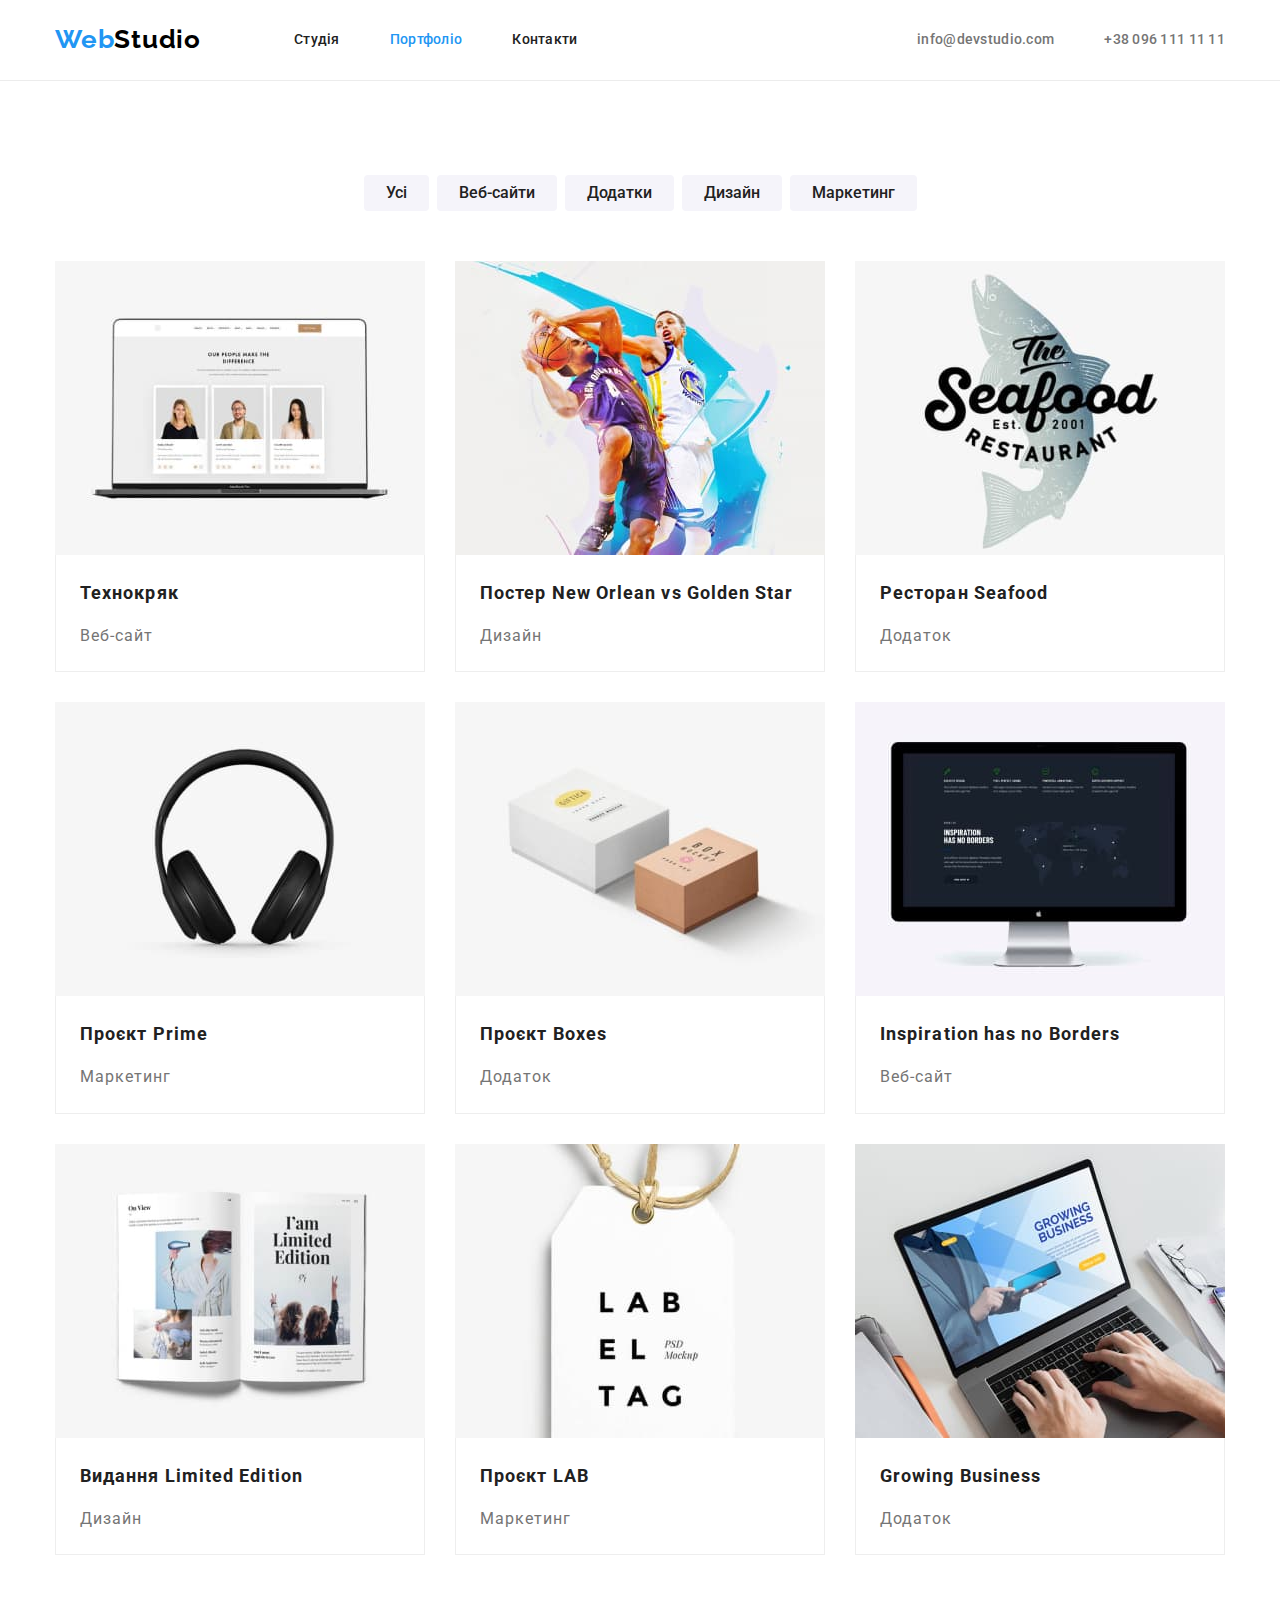
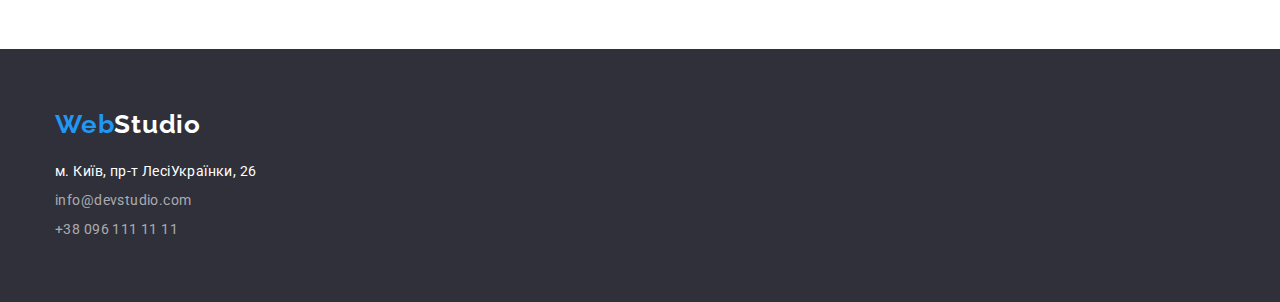
==== portfolio.html @ fd0e88b7 "initial commit" ====
<!DOCTYPE html>
<html lang="uk">

  <head>
    <meta charset="UTF-8">
    <meta http-equiv="X-UA-Compatible" content="IE=edge">
    <meta name="viewport" content="width=device-width, initial-scale=1.0">
    <title>WebStudio</title>

    <link
      href="https://fonts.googleapis.com/css2?family=Raleway:wght@700&family=Roboto:wght@400;500;700;900&display=swap"
      rel="stylesheet">
    <link rel="stylesheet" href="./css/modern-normalize.css">
    <link rel="stylesheet" href="./css/styles.css">
  </head>

  <body>
    <header class="header">
      <div class="container">
        <div class="header-wrapper">
          <a class="nav-logo" href="./index.html"><span class="logo-accent">Web</span>Studio</a>

          <nav class="nav">
            <ul class="nav-list">
              <li class="nav-item">
                <a class="nav-link" href="./index.html">Студія</a>
              </li>

              <li class="nav-item">
                <a class="nav-link active" href="./portfolio.html">Портфоліо</a>
              </li>

              <li class="nav-item">
                <a class="nav-link" href="#">Контакти</a>
              </li>
            </ul>
          </nav>

          <ul class="contact-list">
            <li class="contact-item">
              <a class="contact-link" href="mailto:info@devstudio.com">info@devstudio.com</a>
            </li>

            <li class="contact-item">
              <a class="contact-link" href="tel:+380961111111">+38 096 111 11 11</a>
            </li>
          </ul>
        </div>
      </div>
    </header>

    <main>
      <!-- Portfolio section -->
      <section class="portfolio section">
        <div class="container">
          <h1 class="portfolio-title visually-hidden">Portfolio</h1>

          <ul class="portfolio-btns">
            <li class="portfolio-btn-item">
              <button class="portfolio-btn" type="button">Усі</button>
            </li>

            <li class="portfolio-btn-item">
              <button class="portfolio-btn" type="button">Веб-сайти</button>
            </li>

            <li class="portfolio-btn-item">
              <button class="portfolio-btn" type="button">Додатки</button>
            </li>

            <li class="portfolio-btn-item">
              <button class="portfolio-btn" type="button">Дизайн</button>
            </li>

            <li class="portfolio-btn-item">
              <button class="portfolio-btn" type="button">Маркетинг</button>
            </li>
          </ul>

          <ul class="portfolio-works">
            <li class="portfolio-work-item">
              <a class="portfolio-work-link" href="#">
                <img class="portfolio-work-img" src="./images/portfolio/laptop.jpg" alt="Відкритий ноутбук " width="370"
                  height="294">
                <div class="portfolio-work-content">
                  <h2 class="portfolio-work-title">Технокряк</h2>
                  <p class="portfolio-work-desc">Веб-сайт</p>
                </div>
              </a>
            </li>

            <li class="portfolio-work-item">
              <a class="portfolio-work-link" href="#">
                <img class="portfolio-work-img" src="./images/portfolio/golden-star.jpg" alt="Два баскетболіста"
                  width="370" height="294">
                <div class="portfolio-work-content">
                  <h2 class="portfolio-work-title">Постер New Orlean vs Golden Star</h2>
                  <p class="portfolio-work-desc">Дизайн</p>
                </div>
              </a>
            </li>

            <li class="portfolio-work-item">
              <a class="portfolio-work-link" href="#">
                <img class="portfolio-work-img" src="./images/portfolio/seafood.jpg" alt="Логотип ресторану" width="370"
                  height="294">
                <div class="portfolio-work-content">
                  <h2 class="portfolio-work-title">Ресторан Seafood</h2>
                  <p class="portfolio-work-desc">Додаток</p>
                </div>
              </a>
            </li>

            <li class="portfolio-work-item">
              <a class="portfolio-work-link" href="#">
                <img class="portfolio-work-img" src="./images/portfolio/prime.jpg" alt="Наушники" width="370"
                  height="294">
                <div class="portfolio-work-content">
                  <h2 class="portfolio-work-title">Проєкт Prime</h2>
                  <p class="portfolio-work-desc">Маркетинг</p>
                </div>
              </a>
            </li>

            <li class="portfolio-work-item">
              <a class="portfolio-work-link" href="#">
                <img class="portfolio-work-img" src="./images/portfolio/boxes.jpg" alt="Дві коробки" width="370"
                  height="294">
                <div class="portfolio-work-content">
                  <h2 class="portfolio-work-title">Проєкт Boxes</h2>
                  <p class="portfolio-work-desc">Додаток</p>
                </div>
              </a>
            </li>

            <li class="portfolio-work-item">
              <a class="portfolio-work-link" href="#">
                <img class="portfolio-work-img" src="./images/portfolio/no-borders.jpg" alt="Компютер" width="370"
                  height="294">
                <div class="portfolio-work-content">
                  <h2 class="portfolio-work-title">Inspiration has no Borders</h2>
                  <p class="portfolio-work-desc">Веб-сайт</p>
                </div>
              </a>
            </li>

            <li class="portfolio-work-item">
              <a class="portfolio-work-link" href="#">
                <img class="portfolio-work-img" src="./images/portfolio/limited-edition.jpg" alt="Журнал" width="370"
                  height="294">
                <div class="portfolio-work-content">
                  <h2 class="portfolio-work-title">Видання Limited Edition</h2>
                  <p class="portfolio-work-desc">Дизайн</p>
                </div>
              </a>
            </li>

            <li class="portfolio-work-item">
              <a class="portfolio-work-link" href="#">
                <img class="portfolio-work-img" src="./images/portfolio/lab.jpg" alt="Лейба" width="370" height="294">
                <div class="portfolio-work-content">
                  <h2 class="portfolio-work-title">Проєкт LAB</h2>
                  <p class="portfolio-work-desc">Маркетинг</p>
                </div>
              </a>
            </li>

            <li class="portfolio-work-item">
              <a class="portfolio-work-link" href="#">
                <img class="portfolio-work-img" src="./images/portfolio/growing-business.jpg"
                  alt="Ноутбук з відкритим додаток" width="370" height="294">
                <div class="portfolio-work-content">
                  <h2 class="portfolio-work-title">Growing Business</h2>
                  <p class="portfolio-work-desc">Додаток</p>
                </div>
              </a>
            </li>
          </ul>
        </div>
      </section>
    </main>

    <footer class="footer">
      <div class="container">
        <a class="footer-link logo-footer" href="./index.html"><span class="logo-accent">Web</span>Studio</a>

        <address class="address">
          <ul class="address-list">
            <li class="address-item">
              <a class="address-link" href="https://goo.gl/maps/Fy1uCrwSByk2Ayvy6" target="_blank"
                rel="noopener noreferrer">
                м. Київ, пр-т ЛесіУкраїнки, 26
              </a>
            </li>

            <li class="address-item">
              <a class="address-link" href="mailto:mailto:info@devstudio.com">info@devstudio.com</a>
            </li>

            <li class="address-item">
              <a class="address-link" href="tel:+380961111111">+38 096 111 11 11</a>
            </li>
          </ul>
        </address>
      </div>
    </footer>

  </body>

</html>
---- css/styles.css ----
:root {
  --primary-text-color: #757575;
  --secondary-text-color: #212121;
  --accent-text-color: #2196F3;
  --white-text-color: #fff;
  --white-opacity-text-color: rgba(255, 255, 255, 0.6);

  --primary-background-color: #fff;
  --secondary-background-color: #F5F4FA;
  --accent-background-color: #2196F3;
  --dark-background-color: #2F303A;

  --logo-color: #000;
}

img {
  display: block;
  max-width: 100%;
  height: auto;
}

h1,
h2,
h3,
h4,
h5,
h6,
p {
  margin: 0;
  padding: 0;
}

ul,
ol {
  margin: 0;
  padding: 0;

  list-style: none;
}

a {
  text-decoration: none;
}

body {
  font-family: "Roboto", sans-serif;
  font-size: 14px;
  color: var(--secondary-text-color);
  line-height: 1.7;
  letter-spacing: 0.03em;

  background-color: var(--primary-background-color);
}

.container {
  max-width: 1200px;
  margin: 0 auto;
  padding-right: 15px;
  padding-left: 15px;


}

.section {
  padding-top: 94px;
  padding-bottom: 94px;
}


/* Studio */
.header {
  background-color: var(--primary-background-color);
  border-bottom: 1px solid #ececec;
}

.header-wrapper {
  display: flex;
  align-items: center;
  min-height: 80px;
}

.nav {
  display: flex;
  align-items: center;
  margin-right: auto;
}

.nav-logo {
  margin-right: 93px;

  color: var(--logo-color);
  font-family: 'Raleway', sans-serif;
  font-weight: 700;
  font-size: 26px;
  line-height: 1.2;
  letter-spacing: 0.03em;
}

.logo-accent {
  color: var(--accent-text-color);
}

.nav-list {
  display: flex;
}

.nav-list,
.contact-list {
  line-height: 1.14;
  letter-spacing: 0.02em;
}

.contact-list {
  display: flex;
}

.nav-link {
  color: var(--secondary-text-color);
  font-weight: 500;
  padding: 32px 0;
}

.nav-item,
.contact-item {
  margin-right: 50px;
}

.nav-item:last-child,
.contact-item:last-child {
  margin-right: 0;
}

.contact-link[href^="mailto"],
.contact-link[href^="tel"] {
  color: var(--primary-text-color);
  font-weight: 500;
  padding: 32px 0;
}

.nav-link:hover,
.contact-link:hover,
.nav-link:focus,
.contact-link:focus {
  color: var(--accent-text-color);
}

.hero {
  padding: 200px 0;

  text-align: center;
  background-color: var(--dark-background-color);
}

.hero-title {
  width: 696px;
  margin: 0 auto 30px;

  font-size: 44px;
  font-weight: 900;
  line-height: 1.4;
  letter-spacing: 0.06em;
  color: var(--white-text-color);
  text-transform: uppercase;
}

.hero-btn {
  padding: 10px 32px;
  margin: 0 auto;

  font-size: 16px;
  font-weight: 700;
  line-height: 1.8;
  letter-spacing: 0.06em;
  color: var(--white-text-color);

  background-color: var(--accent-background-color);
  border: none;
  border-radius: 4px;
  box-shadow: 0px 4px 4px rgb(0 0 0 / 15%);

  cursor: pointer;
}

.benefits {
  padding-top: 94px;
  padding-bottom: 47px;
}

.benefits-list {
  display: flex;
  width: 1170px;
}

.benefits-item {
  width: 270px;
  margin-right: 30px;
}

.benefits-item:last-child {
  margin-right: 0;
}

.benefits-title,
.benefits-desc {
  font-size: 14px;
}

.benefits-title {
  margin-bottom: 10px;

  font-weight: 700;
  line-height: 1.1;
  text-transform: uppercase;
}

.benefits-desc {
  font-weight: 400;
  color: var(--primary-text-color);
}

.services {
  padding: 47px 0 94px;
  background-color: var(--primary-background-color);
}

.services-list {
  display: flex;
}

.services-item {
  margin-right: 30px;
}

.services-item:last-child {
  margin-right: 0;
}

.title {
  margin-bottom: 50px;

  font-size: 36px;
  font-weight: 700;
  line-height: 1.2;
  text-align: center;
}

.team {
  padding: 94px 0;
  background-color: var(--secondary-background-color);
}

.team-list {
  display: flex;
}

.team-item {
  width: 270px;
  margin-right: 30px;

  background-color: var(--primary-background-color);
  border-bottom-right-radius: 4px;
  border-bottom-left-radius: 4px;
  box-shadow: 0 2px 1px rgb(0 0 0 / 20%), 0 1px 1px rgb(0 0 0 / 14%), 0 1px 3px rgb(0 0 0 / 12%);
}

.team-item:last-child {
  margin-right: 0;
}

.team-desc {
  padding: 30px;
  text-align: center;
}

.team-title {
  font-size: 16px;
  font-weight: 500;
  line-height: 1.2;
  margin-bottom: 10px;
}

.team-position {
  font-size: 16px;
  font-weight: 400;
  line-height: 1.2;
  color: var(--primary-text-color);
}

/* Portfolio */
.portfolio-btns {
  display: flex;
  justify-content: center;
  margin-bottom: 50px;
}

.portfolio-btn-item {
  margin-right: 8px;
}

.portfolio-btn-item:last-child {
  margin-right: 0;
}

.portfolio-btn {
  padding: 6px 22px;

  font-size: 16px;
  color: var(--secondary-text-color);
  font-weight: 500;
  line-height: 1.5;

  background-color: var(--secondary-background-color);
  border: none;
  border-radius: 4px;

  cursor: pointer;
}

.portfolio-btn:hover,
.portfolio-btn:focus {
  padding: 6px 25px;

  color: var(--white-text-color);

  background-color: var(--accent-background-color);
  box-shadow: 0px 2px 2px rgba(0, 0, 0, 0.12),
    0px 1px 2px rgba(0, 0, 0, 0.08),
    0px 3px 1px rgba(0, 0, 0, 0.1);
}

.portfolio-works {
  display: flex;
  flex-wrap: wrap;
}

.portfolio-work-item {
  width: 370px;
  margin-right: 30px;
  margin-bottom: 30px;
}

.portfolio-work-item:nth-child(3n+3) {
  margin-right: 0;
}

.portfolio-work-item:nth-last-child(-n+3) {
  margin-bottom: 0;
}


.portfolio-work-link {
  color: var(--secondary-text-color);
}

.portfolio-work-img {
  display: block;
}

.portfolio-work-content {
  padding: 20px 24px;
  border-left: 1px solid #eee;
  border-right: 1px solid #eee;
  border-bottom: 1px solid #eee;
}

.portfolio-work-title {
  font-size: 18px;
  line-height: 2;
  letter-spacing: 0.06em;
  font-weight: 700;

  margin-bottom: 10px;
}

.portfolio-work-desc {
  color: var(--primary-text-color);
  font-size: 16px;
  font-weight: 400;
  line-height: 1.9;
  letter-spacing: 0.06em;
}

/* Footer */
.footer {
  padding: 60px 0;
  background-color: var(--dark-background-color);
}

.logo-footer {
  display: block;
  margin-bottom: 20px;

  font-family: 'Raleway', sans-serif;
  font-size: 26px;
  font-weight: 700;
  line-height: 1.2;
  letter-spacing: 0.03em;
  color: var(--white-text-color);
}

.address {
  font-style: normal;
}

.address-item {
  margin-bottom: 5px;
}

.address-item:last-child {
  margin-bottom: 0;
}

.address-link {
  font-weight: 400;
  color: var(--white-text-color)
}

.address-link[href^="mailto"],
.address-link[href^="tel"] {
  color: var(--white-opacity-text-color);
}

.address-link:hover,
.address-link:focus {
  color: var(--accent-text-color);
}

/* Assets */
.active {
  color: var(--accent-text-color);
}

.visually-hidden {
  position: absolute;
  width: 1px;
  height: 1px;
  margin: -1px;
  border: 0;
  padding: 0;

  white-space: nowrap;
  clip-path: inset(100%);
  clip: rect(0 0 0 0);
  overflow: hidden;
}
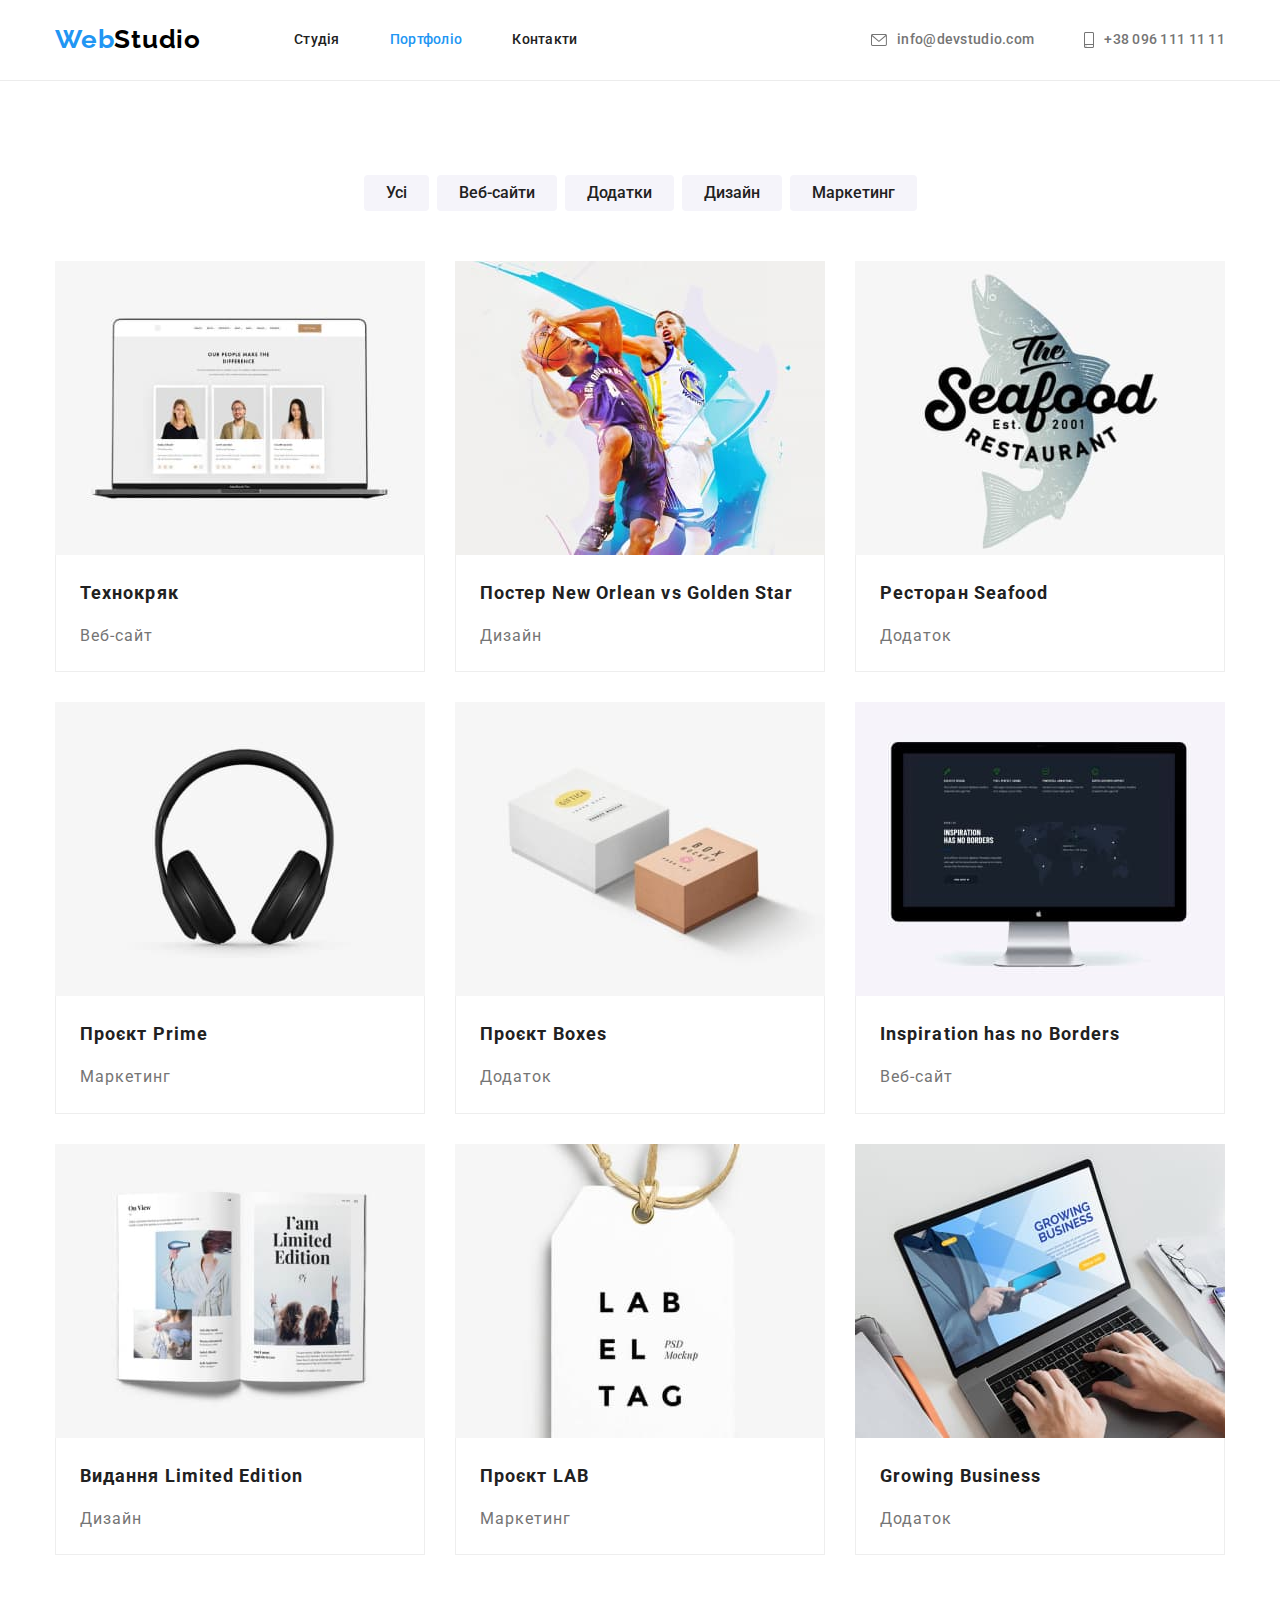
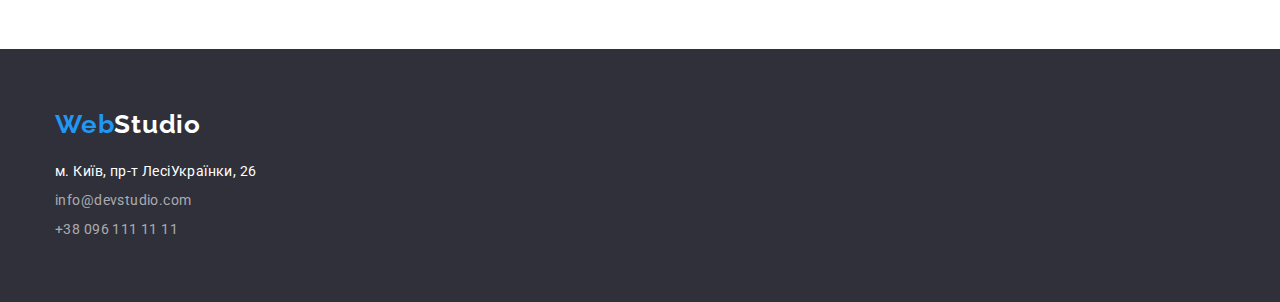
==== commit 33a5bbc3: "replaced the icon connection type from pseudo-elements to inline" ====
--- a/portfolio.html
+++ b/portfolio.html
@@ -38,11 +38,19 @@
 
           <ul class="contact-list">
             <li class="contact-item">
-              <a class="contact-link" href="mailto:info@devstudio.com">info@devstudio.com</a>
+              <svg class="contact-icon" width="16" height="12">
+                <use href="./images/sprite.svg#envelope"></use>
+              </svg>
+              <a class="contact-link" href="mailto:info@devstudio.com">
+                info@devstudio.com</a>
             </li>
 
             <li class="contact-item">
-              <a class="contact-link" href="tel:+380961111111">+38 096 111 11 11</a>
+              <svg class="contact-icon" width="10" height="16">
+                <use href="./images/sprite.svg#smartphone"></use>
+              </svg>
+              <a class="contact-link" href="tel:+380961111111">
+                +38 096 111 11 11</a>
             </li>
           </ul>
         </div>
--- a/css/styles.css
+++ b/css/styles.css
@@ -110,16 +110,22 @@
   letter-spacing: 0.02em;
 }
 
-.contact-list {
-  display: flex;
-}
-
 .nav-link {
   color: var(--secondary-text-color);
   font-weight: 500;
   padding: 32px 0;
 }
 
+.contact-list {
+  display: flex;
+}
+
+.contact-item {
+  display: flex;
+  align-items: center;
+  padding: 32px 0;
+}
+
 .nav-item,
 .contact-item {
   margin-right: 50px;
@@ -128,20 +134,34 @@
 .nav-item:last-child,
 .contact-item:last-child {
   margin-right: 0;
+}
+
+.contact-icon {
+  margin-right: 10px;
+  fill: #757575;
 }
 
 .contact-link[href^="mailto"],
 .contact-link[href^="tel"] {
   color: var(--primary-text-color);
   font-weight: 500;
-  padding: 32px 0;
+}
+
+.contact-item:hover,
+.contact-item:focus {
+  cursor: pointer;
 }
 
 .nav-link:hover,
+.nav-link:focus,
 .contact-link:hover,
-.nav-link:focus,
-.contact-link:focus {
+.contact-link:focus,
+.contact-item:hover .contact-icon,
+.contact-item:hover .contact-link,
+.contact-item:focus .contact-icon,
+.contact-item:focus .contact-link {
   color: var(--accent-text-color);
+  fill: var(--accent-text-color);
 }
 
 .hero {
@@ -149,7 +169,24 @@
 
   text-align: center;
   background-color: var(--dark-background-color);
-}
+
+  height: 600px;
+  max-width: 1600px;
+
+  margin-left: auto;
+  margin-right: auto;
+
+  background-color: #C4C4C4;
+  background-image: linear-gradient(to right,
+      rgba(47, 48, 58, 0.4),
+      rgba(47, 48, 58, 0.4)),
+    url(../images/studio/hero-Img.jpg);
+  background-repeat: no-repeat;
+  background-size: cover;
+  background-position: center;
+
+}
+
 
 .hero-title {
   width: 696px;
@@ -191,9 +228,25 @@
   width: 1170px;
 }
 
+
 .benefits-item {
   width: 270px;
   margin-right: 30px;
+}
+
+.benefits-icon-wrapper {
+  display: flex;
+  align-items: center;
+  justify-content: center;
+  height: 120px;
+  margin-bottom: 30px;
+
+  background-color: var(--secondary-background-color);
+}
+
+.benefits-icon {
+  width: 70px;
+  height: 70px;
 }
 
 .benefits-item:last-child {
@@ -286,6 +339,28 @@
   color: var(--primary-text-color);
 }
 
+.regular {
+  padding: 94px 0;
+}
+
+.regular-list {
+  display: flex;
+}
+
+.regular-item {
+  width: 170px;
+  height: 92px;
+  margin-right: 30px;
+  border: 1px solid #AFB1B8;
+  border-radius: 4px;
+}
+
+.regular-item:last-child {
+  margin-right: 0;
+}
+
+.regular-link {}
+
 /* Portfolio */
 .portfolio-btns {
   display: flex;
@@ -347,9 +422,13 @@
   margin-bottom: 0;
 }
 
-
 .portfolio-work-link {
   color: var(--secondary-text-color);
+}
+
+.portfolio-work-item:hover,
+.portfolio-work-item:focus {
+  box-shadow: 0px 4px 4px rgba(0, 0, 0, 0.25);
 }
 
 .portfolio-work-img {
@@ -384,6 +463,11 @@
 .footer {
   padding: 60px 0;
   background-color: var(--dark-background-color);
+}
+
+.footer-wrapper {
+  display: flex;
+  align-items: baseline;
 }
 
 .logo-footer {
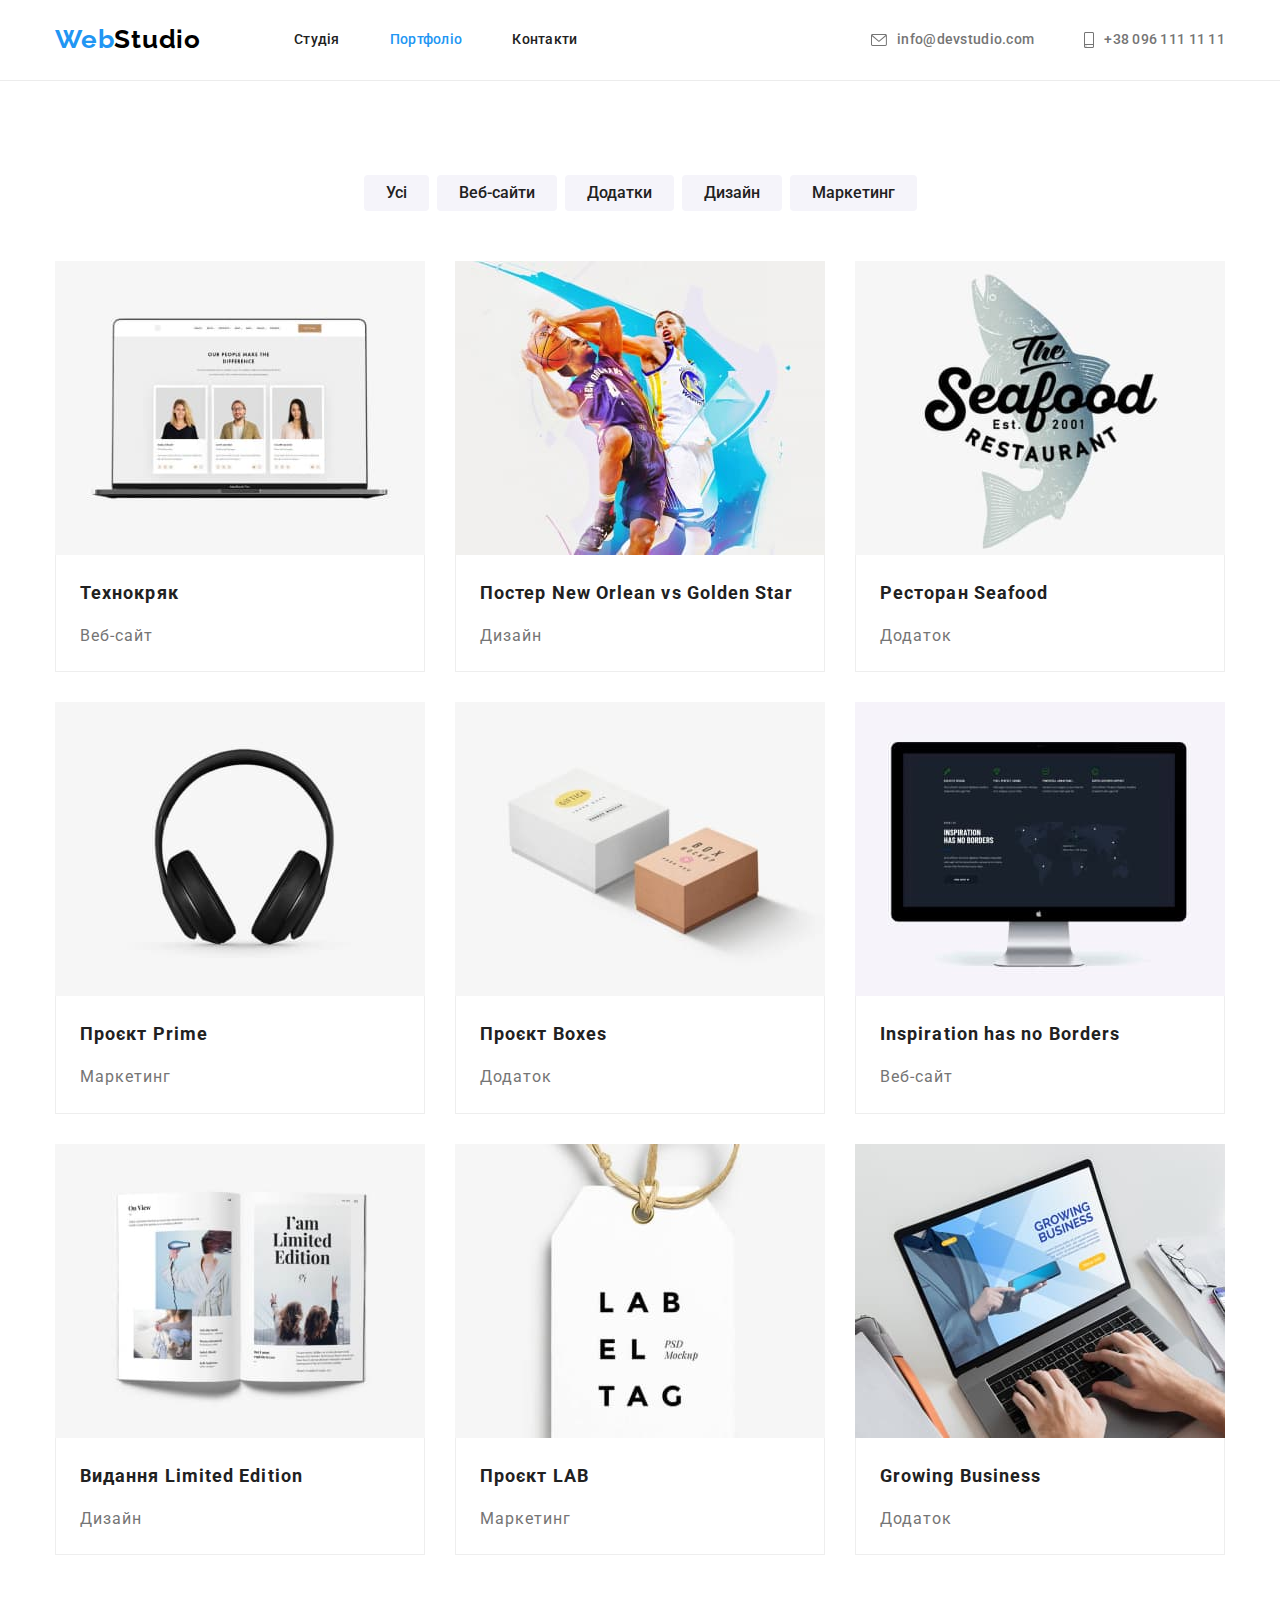
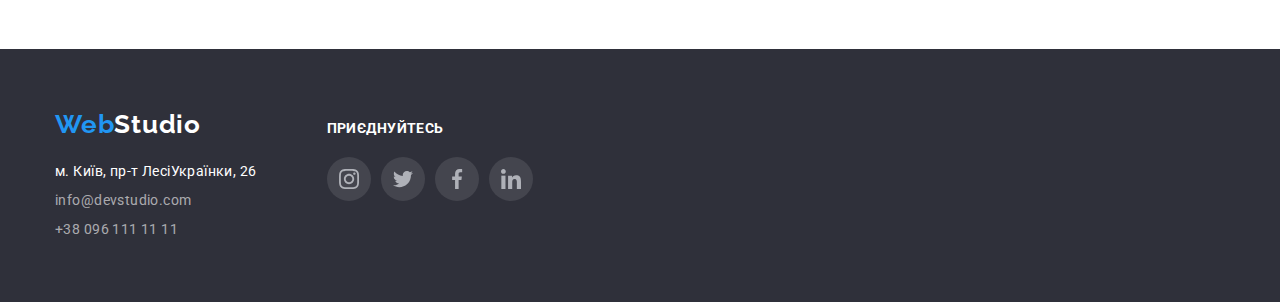
==== commit 7e72e9cc: "Added socials icons into footer, added new regular section, and finished 4th homework" ====
--- a/portfolio.html
+++ b/portfolio.html
@@ -189,28 +189,65 @@
     </main>
 
     <footer class="footer">
-      <div class="container">
-        <a class="footer-link logo-footer" href="./index.html"><span class="logo-accent">Web</span>Studio</a>
-
-        <address class="address">
-          <ul class="address-list">
-            <li class="address-item">
-              <a class="address-link" href="https://goo.gl/maps/Fy1uCrwSByk2Ayvy6" target="_blank"
-                rel="noopener noreferrer">
-                м. Київ, пр-т ЛесіУкраїнки, 26
-              </a>
-            </li>
-
-            <li class="address-item">
-              <a class="address-link" href="mailto:mailto:info@devstudio.com">info@devstudio.com</a>
-            </li>
-
-            <li class="address-item">
-              <a class="address-link" href="tel:+380961111111">+38 096 111 11 11</a>
-            </li>
-          </ul>
-        </address>
+      <div class="container footer-wrapper">
+        <div class="footer-adress-wrapper">
+          <a class="footer-link logo-footer" href="./index.html"><span class="logo-accent">Web</span>Studio</a>
+
+          <address class="address">
+            <ul class="address-list">
+              <li class="address-item">
+                <a class="address-link" href="https://goo.gl/maps/Fy1uCrwSByk2Ayvy6" target="_blank"
+                  rel="noopener noreferrer">
+                  м. Київ, пр-т ЛесіУкраїнки, 26
+                </a>
+              </li>
+
+              <li class="address-item">
+                <a class="address-link" href="mailto:info@devstudio.com">info@devstudio.com</a>
+              </li>
+
+              <li class="address-item">
+                <a class="address-link" href="tel:+380961111111">+38 096 111 11 11</a>
+              </li>
+            </ul>
+          </address>
+        </div>
+
+        <div class="footer-socials">
+          <p class="footer-socials-desc">приєднуйтесь</p>
+          <ul class="socials">
+            <li class="socials-item">
+              <a class="socials-link" href="https://www.instagram.com/" target="_blank">
+                <svg class="socials-icon">
+                  <use href="./images/sprite.svg#instagram"></use>
+                </svg>
+              </a>
+            </li>
+            <li class="socials-item">
+              <a class="socials-link" href="https://twitter.com/" target="_blank">
+                <svg class="socials-icon">
+                  <use href="./images/sprite.svg#twitter"></use>
+                </svg>
+              </a>
+            </li>
+            <li class="socials-item">
+              <a class="socials-link" href="https://www.facebook.com/" target="_blank">
+                <svg class="socials-icon">
+                  <use href="./images/sprite.svg#facebook"></use>
+                </svg>
+              </a>
+            </li>
+            <li class="socials-item">
+              <a class="socials-link" href="https://www.linkedin.com/" target="_blank">
+                <svg class="socials-icon">
+                  <use href="./images/sprite.svg#linkedin"></use>
+                </svg>
+              </a>
+            </li>
+          </ul>
+        </div>
       </div>
+
     </footer>
 
   </body>
--- a/css/styles.css
+++ b/css/styles.css
@@ -11,6 +11,7 @@
   --dark-background-color: #2F303A;
 
   --logo-color: #000;
+  --icon-color: #afb1b8;
 }
 
 img {
@@ -218,6 +219,11 @@
   cursor: pointer;
 }
 
+.hero-btn:hover,
+.hero-btn:focus {
+  box-shadow: 0px 4px 4px rgba(0, 0, 0, 0.25);
+}
+
 .benefits {
   padding-top: 94px;
   padding-bottom: 47px;
@@ -242,6 +248,7 @@
   margin-bottom: 30px;
 
   background-color: var(--secondary-background-color);
+  border-radius: 4px;
 }
 
 .benefits-icon {
@@ -321,7 +328,7 @@
 }
 
 .team-desc {
-  padding: 30px;
+  padding: 32px 30px;
   text-align: center;
 }
 
@@ -333,12 +340,45 @@
 }
 
 .team-position {
+  margin-bottom: 16px;
+
   font-size: 16px;
   font-weight: 400;
   line-height: 1.2;
   color: var(--primary-text-color);
 }
 
+.socials {
+  display: flex;
+  align-items: center;
+  justify-content: space-between;
+}
+
+.socials-link {
+  display: flex;
+  align-items: center;
+  justify-content: center;
+  width: 44px;
+  height: 44px;
+
+  border-radius: 50%;
+  background-color: rgb(255 255 255 / 10%);
+}
+
+.socials-icon {
+  width: 20px;
+  height: 20px;
+  fill: var(--icon-color);
+}
+
+.socials-link:hover,
+.socials-link:focus,
+.socials-link:hover .socials-icon,
+.socials-link:focus .socials-icon {
+  fill: var(--white-text-color);
+  background-color: var(--accent-background-color);
+}
+
 .regular {
   padding: 94px 0;
 }
@@ -348,10 +388,16 @@
 }
 
 .regular-item {
+  display: flex;
+  align-content: center;
+  align-items: center;
+  justify-content: center;
+
   width: 170px;
   height: 92px;
   margin-right: 30px;
-  border: 1px solid #AFB1B8;
+
+  border: 1px solid var(--icon-color);
   border-radius: 4px;
 }
 
@@ -359,7 +405,25 @@
   margin-right: 0;
 }
 
-.regular-link {}
+.regular-link {
+  fill: var(--icon-color);
+}
+
+.regular-icon {
+  width: 106px;
+  height: 60px;
+
+  text-align: center;
+}
+
+.regular-item:hover,
+.regular-item:focus,
+.regular-item:hover .regular-icon,
+.regular-item:focus .regular-icon {
+  border-color: var(--accent-background-color);
+  fill: var(--accent-background-color);
+  cursor: pointer;
+}
 
 /* Portfolio */
 .portfolio-btns {
@@ -393,8 +457,6 @@
 
 .portfolio-btn:hover,
 .portfolio-btn:focus {
-  padding: 6px 25px;
-
   color: var(--white-text-color);
 
   background-color: var(--accent-background-color);
@@ -470,6 +532,10 @@
   align-items: baseline;
 }
 
+.footer-adress-wrapper {
+  margin-right: 70px;
+}
+
 .logo-footer {
   display: block;
   margin-bottom: 20px;
@@ -507,6 +573,19 @@
 .address-link:hover,
 .address-link:focus {
   color: var(--accent-text-color);
+}
+
+.footer-socials {
+  width: 206px;
+}
+
+.footer-socials-desc {
+  margin-bottom: 20px;
+  color: var(--white-text-color);
+  text-transform: uppercase;
+  font-weight: 700;
+  letter-spacing: 0.03em;
+  line-height: 1.2;
 }
 
 /* Assets */
